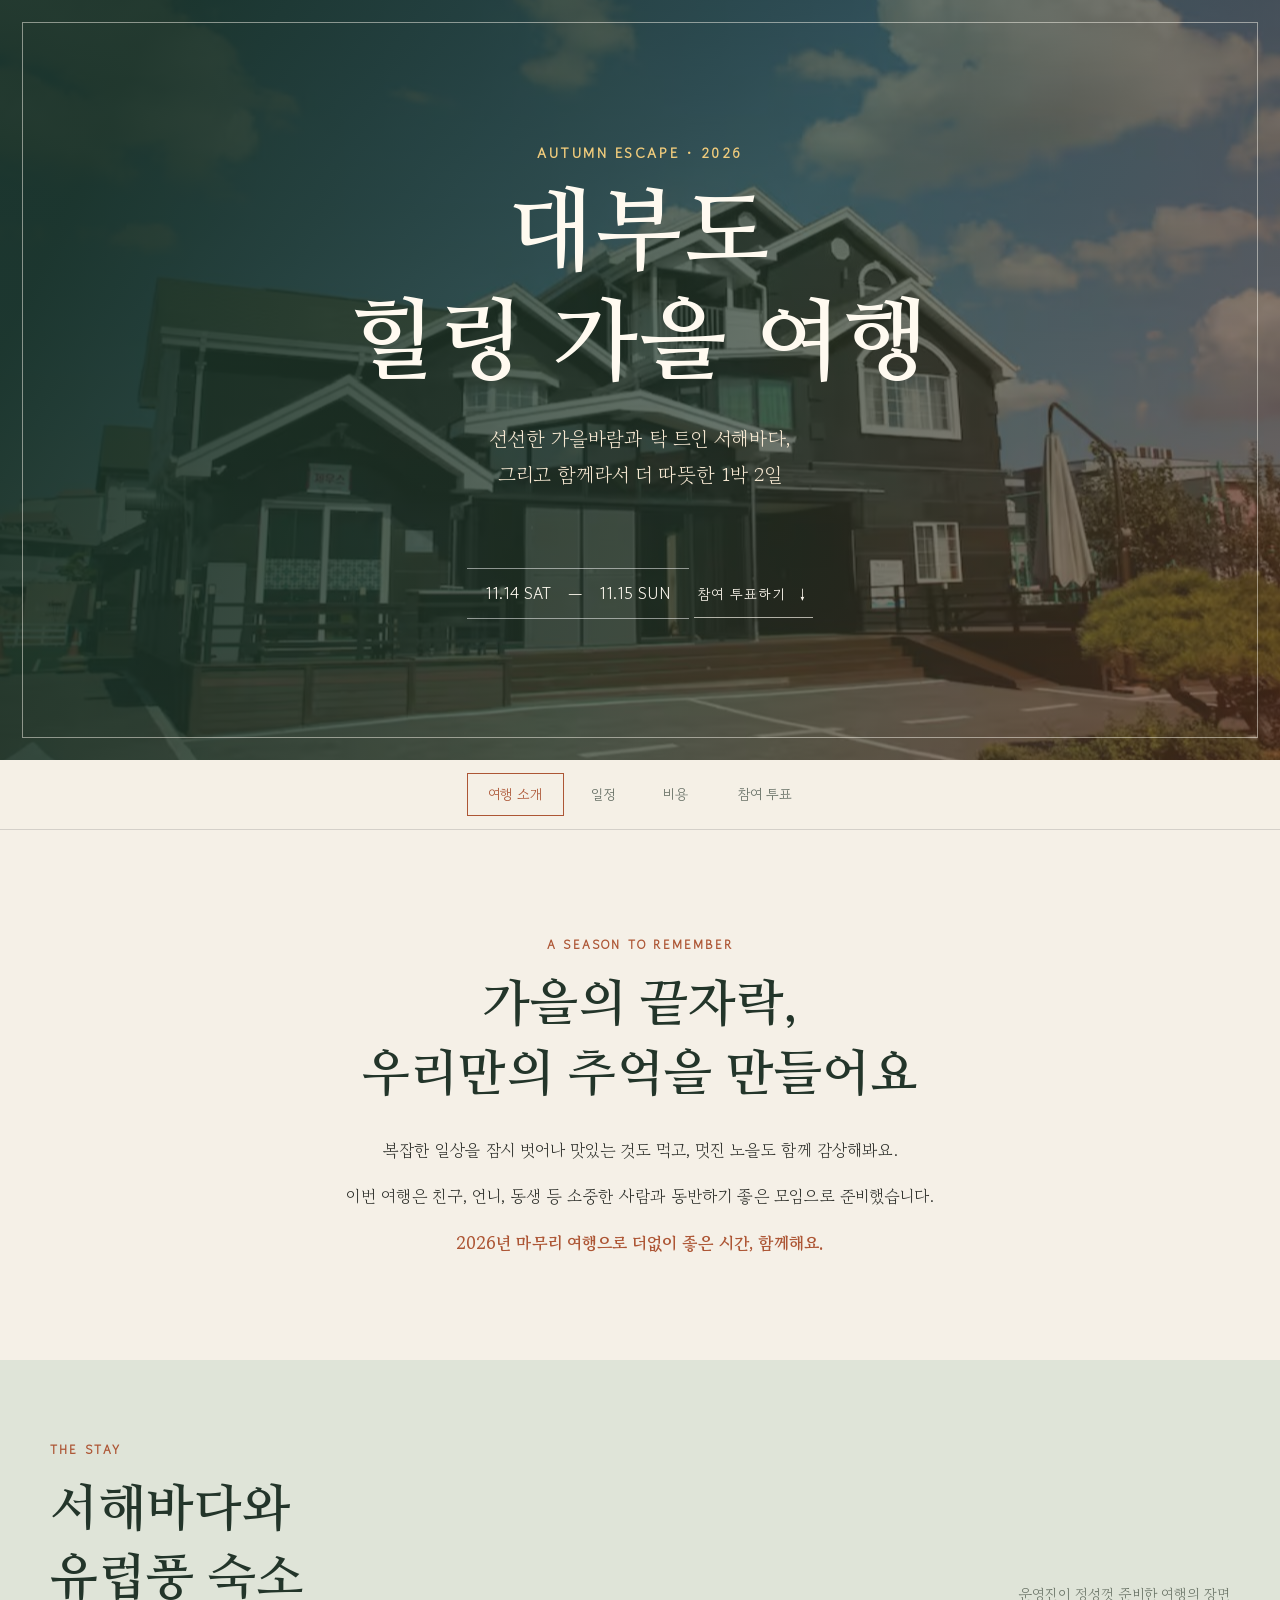
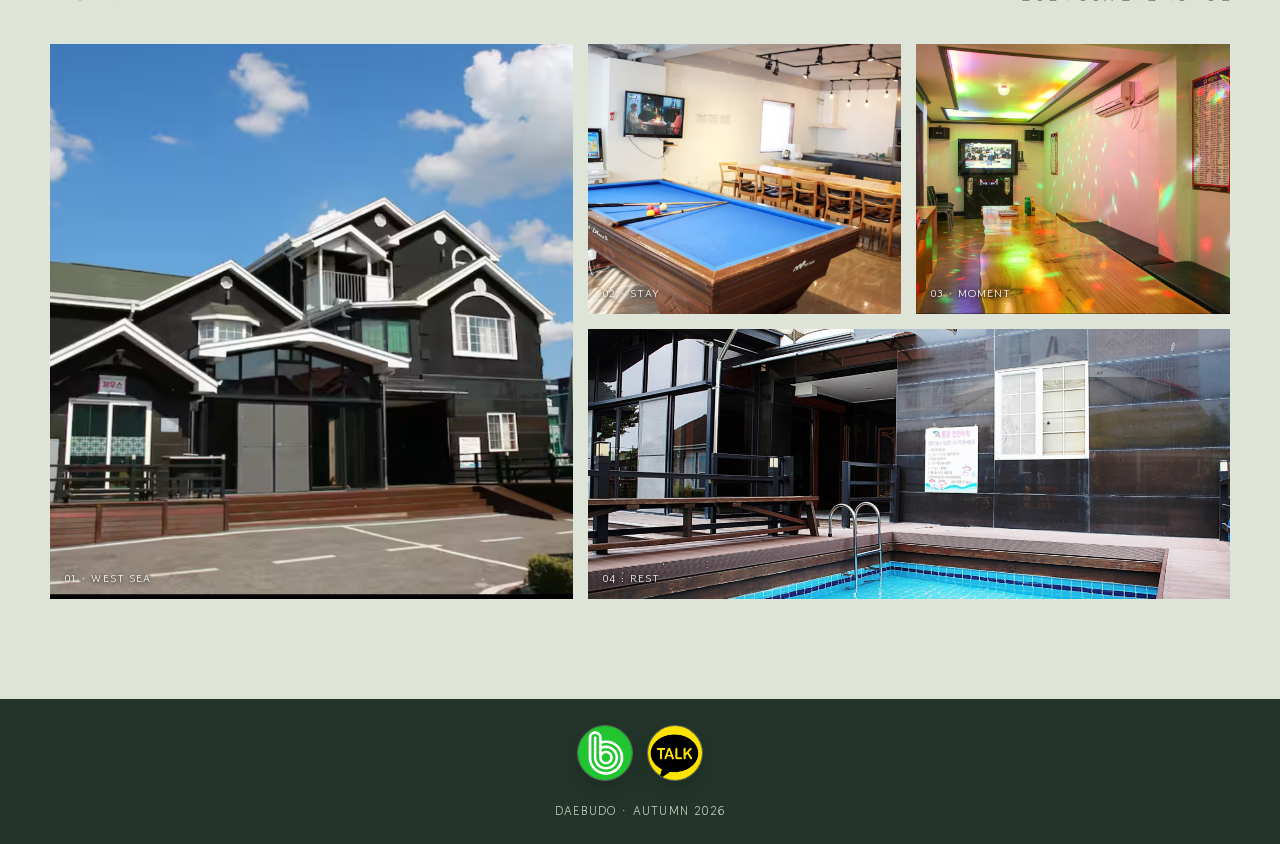
==== site/index.html @ 74be3eac "Initial commit" ====
<!doctype html>
<html lang="ko">
  <head>
    <meta charset="UTF-8" />
    <meta name="viewport" content="width=device-width, initial-scale=1.0" />
    <meta name="theme-color" content="#23352a" />
    <meta name="description" content="2026년 11월 대부도 힐링 가을 여행 공지 및 실시간 참여 투표" />
    <link rel="canonical" href="https://22sorin.github.io/travel-vote/" />
    <meta property="og:type" content="website" />
    <meta property="og:site_name" content="대부도 힐링 가을 여행" />
    <meta property="og:title" content="대부도 힐링 가을 여행" />
    <meta property="og:description" content="2026년 11월 14일(토) ~ 15일(일), 함께하는 서해바다 1박 2일 여행" />
    <meta property="og:url" content="https://22sorin.github.io/travel-vote/" />
    <meta property="og:image" content="https://22sorin.github.io/travel-vote/assets/daebudo-1.png" />
    <meta name="twitter:card" content="summary_large_image" />
    <meta name="twitter:title" content="대부도 힐링 가을 여행" />
    <meta name="twitter:description" content="2026년 11월 14일(토) ~ 15일(일), 함께하는 서해바다 1박 2일 여행" />
    <meta name="twitter:image" content="https://22sorin.github.io/travel-vote/assets/daebudo-1.png" />
    <title>대부도 힐링 가을 여행</title>
    <link rel="preconnect" href="https://fonts.googleapis.com" />
    <link rel="preconnect" href="https://fonts.gstatic.com" crossorigin />
    <link href="https://fonts.googleapis.com/css2?family=Gowun+Batang:wght@400;700&family=Gowun+Dodum&family=Nanum+Myeongjo:wght@400;700;800&family=Outfit:wght@500;600;700&display=swap" rel="stylesheet" />
    <link rel="stylesheet" href="./styles.css" />
  </head>
  <body>
    <header class="hero" id="top">
      <div class="hero-content">
        <p class="eyebrow light">AUTUMN ESCAPE · 2026</p>
        <h1>대부도<br />힐링 가을 여행</h1>
        <p class="hero-lead">선선한 가을바람과 탁 트인 서해바다,<br />그리고 함께라서 더 따뜻한 1박 2일</p>
        <div class="date-ribbon"><span>11.14 SAT</span><span aria-hidden="true">—</span><span>11.15 SUN</span></div>
        <button class="hero-cta tab-shortcut" type="button" data-panel="vote-panel">참여 투표하기 <span aria-hidden="true">↓</span></button>
      </div>
    </header>

    <nav class="tabs" role="tablist" aria-label="여행 안내 메뉴">
      <button class="tab" id="tab-intro" type="button" role="tab" aria-selected="true" aria-controls="intro-panel" data-panel="intro-panel">여행 소개</button>
      <button class="tab" id="tab-schedule" type="button" role="tab" aria-selected="false" aria-controls="schedule-panel" data-panel="schedule-panel">일정</button>
      <button class="tab" id="tab-cost" type="button" role="tab" aria-selected="false" aria-controls="cost-panel" data-panel="cost-panel">비용</button>
      <button class="tab vote-tab" id="tab-vote" type="button" role="tab" aria-selected="false" aria-controls="vote-panel" data-panel="vote-panel">참여 투표</button>
    </nav>

    <main>
      <div class="tab-panel" id="intro-panel" role="tabpanel" aria-labelledby="tab-intro">
      <section class="intro section" id="story" aria-labelledby="story-title">
        <p class="section-label">A SEASON TO REMEMBER</p>
        <h2 id="story-title">가을의 끝자락,<br />우리만의 추억을 만들어요</h2>
        <p>복잡한 일상을 잠시 벗어나 맛있는 것도 먹고, 멋진 노을도 함께 감상해봐요.</p>
        <p>이번 여행은 친구, 언니, 동생 등 소중한 사람과 동반하기 좋은 모임으로 준비했습니다.</p>
        <p class="emphasis">2026년 마무리 여행으로 더없이 좋은 시간, 함께해요.</p>
      </section>

      <section class="gallery-wrap" aria-labelledby="gallery-title">
        <div class="gallery-heading">
          <div><p class="section-label">THE STAY</p><h2 id="gallery-title">서해바다와<br />유럽풍 숙소</h2></div>
          <p class="gallery-note">운영진이 정성껏 준비한 여행의 장면</p>
        </div>
        <div class="gallery">
          <figure class="photo"><img src="./assets/daebudo-1.png" alt="대부도의 가을 풍경" /><figcaption>01 · WEST SEA</figcaption></figure>
          <figure class="photo"><img src="./assets/daebudo-2.png" alt="대부도 숙소 전경" /><figcaption>02 · STAY</figcaption></figure>
          <figure class="photo"><img src="./assets/daebudo-3.png" alt="여행지의 아름다운 모습" /><figcaption>03 · MOMENT</figcaption></figure>
          <figure class="photo"><img src="./assets/daebudo-4.png" alt="유럽풍 숙소의 모습" /><figcaption>04 · REST</figcaption></figure>
        </div>
      </section>

      </div>

      <section class="details section tab-panel" id="schedule-panel" role="tabpanel" aria-labelledby="tab-schedule" hidden>
        <div class="details-heading"><p class="section-label">PENSION ITINERARY</p><h2 id="schedule-title">펜션 일정</h2></div>
        <div class="schedule-list">
          <div class="schedule-item"><span>01</span><strong>🥩 토마호크 숯불구이 맛있게 먹기</strong></div>
          <div class="schedule-item"><span>02</span><strong>🍠 고구마도 함께 구워 먹기</strong></div>
          <div class="schedule-item"><span>03</span><strong>🎮 다 같이 게임하기*</strong></div>
          <div class="schedule-item"><span>04</span><strong>🏊‍♂️ 🎱 펜션 시설 충분히 즐기기</strong></div>
          <div class="schedule-item"><span>05</span><strong>☕ 다음 날 오전, 커피 한잔으로 여유롭게 마무리하기</strong></div>
        </div>
        <div class="notice">참석자들만을 위한 별도의 방을 만들어 위치 및 장소명을 안내드릴 예정입니다.</div>
      </section>

      <section class="cost-section tab-panel" id="cost-panel" role="tabpanel" aria-labelledby="tab-cost" hidden>
        <div class="details-heading"><p class="section-label">PARTICIPATION FEE</p><h2 id="cost-title">비용 관련</h2></div>
        <div class="cost-lead">
          <p><strong>회비 및 계좌번호</strong></p><p class="cost-amount">10만원</p>
          <p class="account-line">계좌번호: 카카오뱅크 ****-**-*******<br />(계좌번호는 밴드 및 카톡방 링크로 확인이 가능합니다.)</p>
          <p>닉네임 반드시 표시하여 입금<br />(혹시 못하시면 김24 일창 주세요)</p>
        </div>
        <div class="discount-list">
          <div class="discount-item"><h3>A그룹</h3><p>시디분 3만원 할인(검스) / 시디분 2만원 할인(검스 아닐 경우)</p></div>
          <div class="discount-item"><h3>B그룹</h3><p>검스 카톡방 분과 동승하여 승용차로 오시는 분: 1만원 할인 (중복 가능)</p></div>
          <div class="discount-item"><h3>C그룹</h3><p>시디친구 동반 할인 50%(게스트인 경우 5만원) + 검스 카톡방 A그룹 / B그룹 할인<br />친구분(5만원) + A그룹(7만원) = 12만원 / 2, 각자 6만원</p></div>
          <div class="discount-item"><h3>D그룹 (운영진)</h3><p>자동 1만원 할인</p></div>
          <div class="discount-item"><h3>E그룹</h3><p>고기 굽는 분 / 여행에서 운영자를 도와주시는 분들(리더 판단): 20~30% 할인 (후불제)</p></div>
        </div>
        <p class="caution"><strong>* 주의사항</strong><br />찬조 금액은 단돈 100원이라도 감사히 잘 쓰겠습니다.</p>
      </section>

      <section class="vote-section tab-panel" id="vote-panel" role="tabpanel" aria-labelledby="tab-vote" hidden>
        <div class="vote-heading"><p class="section-label">DAEBUDO TRIP · LIVE VOTE</p><h2 id="vote-section-title">대부도 여행, 함께할까요?</h2><p>참여 의사를 남기면 현황과 참여자 목록에 실시간으로 반영됩니다.</p></div>
        <div id="setup-note" class="setup-note" hidden role="alert">아직 연결 설정이 되지 않았습니다. <code>site/config.js</code>에 Supabase 프로젝트 정보를 넣은 뒤 다시 열어 주세요.</div>

        <section class="dashboard" aria-labelledby="results-title">
          <div class="section-heading"><div><p class="eyebrow">LIVE RESULTS</p><h3 id="results-title">실시간 참여 현황</h3></div><p id="connection-status" class="connection-status" aria-live="polite">연결 준비 중</p></div>
          <div class="result-layout">
            <div class="chart-card"><div id="donut" class="donut empty" style="--lover-angle: 0deg" role="img" aria-label="성별 분류 투표 비율 그래프"><div class="donut-center"><strong id="total-count">0</strong><span>전체 참여자</span></div></div><div class="legend" aria-label="그래프 범례"><div><span class="legend-dot lover-dot"></span><span>러버</span><strong id="lover-percent">0%</strong></div><div><span class="legend-dot other-dot"></span><span>CD · MTF · TG</span><strong id="other-percent">0%</strong></div></div></div>
            <div class="count-card"><div class="count-row lover-row"><span class="count-label"><i></i>러버</span><strong id="lover-count">0명</strong><span id="lover-ratio" class="ratio">0%</span></div><div class="bar-track" aria-hidden="true"><span id="lover-bar" class="lover-bar"></span></div><div class="count-row other-row"><span class="count-label"><i></i>CD · MTF · TG</span><strong id="other-count">0명</strong><span id="other-ratio" class="ratio">0%</span></div><div class="bar-track" aria-hidden="true"><span id="other-bar" class="other-bar"></span></div><p class="update-time" id="updated-at">아직 참여자가 없습니다</p></div>
          </div>
        </section>

        <div class="content-grid">
          <section class="panel vote-panel" aria-labelledby="vote-title">
            <p class="eyebrow">ADD YOUR VOTE</p><h3 id="vote-title">참여 의사 남기기</h3><p class="panel-intro">이름과 성별 분류는 참여자 목록에 공개됩니다.</p><p class="panel-intro highlight">여행 날짜는 2026년 11월 14일(토) ~ 15일(일)이며, 회비는 10만원입니다.</p>
            <form id="vote-form" novalidate>
              <label for="voter-name">이름</label><input id="voter-name" name="name" type="text" maxlength="40" autocomplete="name" placeholder="공개할 이름" required />
              <fieldset><legend>성별 분류</legend><div class="gender-options"><label><input type="radio" name="gender" value="lover" required /><span>러버</span></label><label><input type="radio" name="gender" value="cd" /><span>CD</span></label><label><input type="radio" name="gender" value="mtf" /><span>MTF</span></label><label><input type="radio" name="gender" value="tg" /><span>TG</span></label></div></fieldset>
              <label for="vote-password">내 투표 삭제용 비밀번호</label><input id="vote-password" name="password" type="password" minlength="4" maxlength="72" autocomplete="new-password" placeholder="4자 이상, 투표 후에도 기억해 주세요" required />
              <button class="primary-button" type="submit">참여 투표하기 <span aria-hidden="true">→</span></button><p id="vote-message" class="form-message" aria-live="polite"></p>
            </form>
          </section>
          <section class="panel people-panel" aria-labelledby="people-title">
            <div class="people-heading"><div><p class="eyebrow">WHO'S IN</p><h3 id="people-title">참여자</h3></div><span id="people-count" class="people-count">0명</span></div>
            <p class="panel-intro">방금 남겨진 이름과 분류가 실시간으로 표시됩니다.</p><ul id="participant-list" class="participant-list" aria-live="polite"></ul><p id="empty-participants" class="empty-state">첫 번째 여행 메이트가 되어 주세요.</p>
          </section>
        </div>

        <section class="manage-area" aria-label="투표 관리">
          <div id="own-vote-card" class="manage-card"><div><p class="eyebrow">MY VOTE</p><h3>내 투표 삭제</h3><p>투표할 때 사용한 이름과 비밀번호를 입력하면 본인 투표를 삭제할 수 있습니다.</p></div><form id="own-delete-form" class="inline-form"><label for="own-delete-name">투표한 이름</label><label for="own-delete-password">삭제용 비밀번호</label><input id="own-delete-name" type="text" maxlength="40" required autocomplete="name" /><input id="own-delete-password" type="password" minlength="4" maxlength="72" required autocomplete="current-password" /><button class="outline-button" type="submit">내 투표 삭제</button></form><p id="own-delete-message" class="form-message" aria-live="polite"></p></div>
          <section id="admin-console" class="admin-console" hidden aria-label="관리 도구"><p>참여자 카드에서 삭제 대상을 고른 뒤 마스터 비밀번호를 입력하세요.</p><form id="admin-delete-form" class="admin-form"><label for="admin-vote-id">삭제할 투표번호</label><input id="admin-vote-id" type="text" placeholder="참여자 목록에서 선택" required /><label for="admin-password">마스터 비밀번호</label><input id="admin-password" type="password" required autocomplete="current-password" /><button class="danger-button" type="submit">투표 삭제</button></form><p id="admin-message" class="form-message" aria-live="polite"></p></section>
        </section>
      </section>
    </main>

    <footer><div class="community-links" aria-label="커뮤니티 바로가기"><a class="community-link" href="https://band.us/@thegums" target="_blank" rel="noopener noreferrer" aria-label="BAND 모임 열기"><img src="./assets/band.png" alt="BAND" /></a><a class="community-link" href="https://open.kakao.com/o/gIXZodLi" target="_blank" rel="noopener noreferrer" aria-label="카카오톡 오픈채팅 열기"><img src="./assets/talk.png" alt="카카오톡" /></a></div><p>DAEBUDO · AUTUMN 2026</p></footer>
    <template id="participant-template"><li class="participant"><span class="person-badge" aria-hidden="true"></span><div class="person-copy"><strong></strong><span></span></div><button class="admin-pick" type="button" hidden>삭제</button></li></template>
    <script src="./config.js"></script>
    <script type="module" src="./app.js"></script>
  </body>
</html>
---- site/styles.css ----
:root {
  --forest: #23352a;
  --forest-dark: #17271e;
  --ink: #2e302b;
  --rust: #ad5635;
  --gold: #d5a451;
  --paper: #f5f0e7;
  --paper-deep: #e7e1d5;
  --sage: #dfe4d8;
  --line: rgba(46, 48, 43, .16);
  --white: #fffaf0;
  --blue: #3b6f9d;
  --blue-soft: #e5eef5;
  --pink: #b65d75;
  --pink-soft: #f8e8ed;
  --shadow: 0 18px 48px rgba(35, 53, 42, .12);
}

* { box-sizing: border-box; }
html { scroll-behavior: smooth; scroll-padding-top: 66px; }
body { margin: 0; color: var(--ink); background: var(--paper); font-family: "Gowun Batang", serif; line-height: 1.8; }
button, input { font: inherit; }
button { cursor: pointer; }
[hidden] { display: none !important; }
h1, h2, h3, p { margin-top: 0; }
h1, h2, h3 { font-family: "Nanum Myeongjo", serif; }

.hero { min-height: min(760px, 100vh); display: grid; place-items: center; padding: 48px 24px; position: relative; overflow: hidden; color: var(--white); background: linear-gradient(115deg, rgba(24, 48, 37, .94) 10%, rgba(37, 56, 43, .70) 55%, rgba(93, 52, 35, .62)), url("./assets/daebudo-1.png") center / cover; }
.hero::before { content: ""; position: absolute; inset: 22px; border: 1px solid rgba(255, 250, 240, .48); pointer-events: none; }
.hero-content { max-width: 920px; position: relative; text-align: center; animation: rise .9s ease both; }
.eyebrow, .section-label { margin-bottom: 14px; color: var(--rust); font-family: "Gowun Dodum", sans-serif; font-size: .76rem; font-weight: 700; letter-spacing: .18em; }
.eyebrow.light { color: #f1cc7c; font-size: .88rem; }
h1 { margin-bottom: 22px; font-size: clamp(2.8rem, 7vw, 6.3rem); line-height: 1.22; letter-spacing: .02em; }
.hero-lead { max-width: 650px; margin: 0 auto 34px; font-size: clamp(1rem, 2vw, 1.25rem); color: #f6e8d2; }
.date-ribbon { display: inline-flex; gap: 17px; align-items: center; padding: 10px 18px; border-top: 1px solid rgba(255, 255, 255, .5); border-bottom: 1px solid rgba(255, 255, 255, .5); font-family: "Gowun Dodum", sans-serif; font-size: 1rem; }
.hero-cta { display: inline-flex; align-items: center; gap: 10px; margin-top: 45px; padding: 10px 3px; border: 0; border-bottom: 1px solid rgba(255, 250, 240, .65); color: var(--white); background: transparent; font-family: "Gowun Dodum", sans-serif; font-size: .88rem; letter-spacing: .09em; transition: color .2s, transform .2s; }
.hero-cta:hover, .hero-cta:focus-visible { color: #f1cc7c; transform: translateY(-2px); outline: none; }

.tabs { position: sticky; top: 0; z-index: 10; display: flex; justify-content: center; gap: 6px; padding: 13px 16px; border-bottom: 1px solid var(--line); background: rgba(245, 240, 231, .96); backdrop-filter: blur(10px); }
.tabs button { padding: 8px 20px; border: 1px solid transparent; color: #687166; background: transparent; font-family: "Gowun Dodum", sans-serif; font-size: .88rem; transition: color .2s, border-color .2s, background .2s; }
.tabs button:hover, .tabs button:focus-visible, .tabs button[aria-selected="true"] { border-color: var(--rust); color: var(--rust); outline: none; }

.section { max-width: 920px; margin: 0 auto; padding: 105px 24px 86px; }
.intro { text-align: center; }
h2 { margin-bottom: 25px; color: var(--forest); font-size: clamp(1.9rem, 4vw, 3.1rem); line-height: 1.4; }
.intro > p:not(.section-label) { max-width: 700px; margin: 0 auto 16px; font-size: 1.05rem; }
.intro .emphasis { margin-top: 29px; color: var(--rust); font-weight: 700; font-size: 1.18rem; }

.gallery-wrap { padding: 80px 24px 100px; background: var(--sage); }
.gallery-heading { display: flex; justify-content: space-between; align-items: end; gap: 20px; width: min(1180px, 100%); margin: 0 auto 30px; }
.gallery-heading h2 { margin-bottom: 0; }
.gallery-note { margin: 0 0 8px; color: #667063; font-size: .9rem; }
.gallery { display: grid; grid-template-columns: 1.25fr .75fr .75fr; grid-template-rows: 270px 270px; gap: 15px; max-width: 1180px; margin: auto; }
.photo { position: relative; margin: 0; overflow: hidden; background: #c3cdbd; }
.photo:first-child { grid-row: span 2; }
.photo:nth-child(4) { grid-column: 2 / span 2; }
.photo img { display: block; width: 100%; height: 100%; object-fit: cover; transition: transform .6s ease; }
.photo:hover img { transform: scale(1.04); }
.photo figcaption { position: absolute; bottom: 11px; left: 15px; color: white; font-family: "Gowun Dodum", sans-serif; font-size: .68rem; letter-spacing: .1em; text-shadow: 0 1px 4px #000; }

.details-heading { max-width: 760px; margin: 0 auto 48px; text-align: center; }
.details-heading h2 { margin-bottom: 0; }
.schedule-list, .discount-list { max-width: 760px; margin: 0 auto; border-top: 1px solid var(--line); }
.schedule-item { display: flex; align-items: center; gap: 22px; padding: 22px 8px; border-bottom: 1px solid var(--line); font-family: "Nanum Myeongjo", serif; font-size: 1.15rem; }
.schedule-item span { min-width: 42px; color: var(--rust); font-family: "Gowun Dodum", sans-serif; font-size: .78rem; letter-spacing: .12em; }
.notice { max-width: 760px; margin: 38px auto 0; padding: 25px 28px; border-left: 4px solid var(--gold); background: var(--paper-deep); font-size: .94rem; }
.cost-section { padding: 95px 24px 100px; background: #eee9df; }
.cost-lead { max-width: 760px; margin: 0 auto 38px; padding: 28px 30px; border-left: 4px solid var(--gold); background: var(--paper); }
.cost-lead p { margin: 0 0 8px; }.cost-lead p:last-child { margin-bottom: 0; }
.cost-amount { color: var(--rust); font-family: "Nanum Myeongjo", serif; font-size: 2rem; font-weight: 800; }
.discount-item { padding: 24px 8px; border-bottom: 1px solid var(--line); }
.discount-item h3 { margin: 0 0 6px; color: var(--forest); font-size: 1.1rem; }.discount-item p { margin: 0; font-size: .96rem; }
.caution { max-width: 760px; margin: 38px auto 0; color: var(--rust); font-size: .94rem; }

.vote-section { padding: 105px max(24px, calc((100vw - 1120px) / 2)) 86px; background: #edf0e7; }
.vote-heading { max-width: 670px; margin: 0 auto 40px; text-align: center; }
.vote-heading h2 { margin-bottom: 14px; }.vote-heading > p:last-child { margin: 0; color: #5e685c; }
.setup-note { max-width: 760px; margin: 0 auto 22px; padding: 14px 17px; border: 1px solid #e8c778; border-radius: 12px; color: #775f22; background: #fff8e5; font-family: "Gowun Dodum", sans-serif; font-size: .88rem; }
.dashboard, .panel, .manage-card { border: 1px solid rgba(35, 53, 42, .15); border-radius: 18px; background: var(--white); box-shadow: var(--shadow); }
.dashboard { padding: 31px; }.section-heading, .people-heading { display: flex; align-items: start; justify-content: space-between; gap: 16px; }
.dashboard h3, .panel h3, .manage-card h3 { margin: 0; color: var(--forest); font-size: 1.45rem; line-height: 1.3; }
.connection-status { margin: 5px 0 0; color: #687166; font-family: "Gowun Dodum", sans-serif; font-size: .8rem; }.connection-status::before { content: ""; display: inline-block; width: 8px; height: 8px; margin-right: 7px; border-radius: 50%; background: #aab2bf; }.connection-status.connected::before { background: #3d9663; box-shadow: 0 0 0 4px #e4f6eb; }
.result-layout { display: grid; grid-template-columns: .95fr 1.05fr; gap: 52px; align-items: center; margin-top: 27px; }.chart-card { display: flex; flex-direction: column; align-items: center; }
.donut { --lover-angle: 0deg; position: relative; display: grid; width: 202px; height: 202px; place-items: center; border-radius: 50%; background: conic-gradient(var(--blue) 0deg var(--lover-angle), var(--pink) var(--lover-angle) 360deg); transition: background .45s ease; }.donut.empty { background: #e7e9e5; }.donut::after { content: ""; position: absolute; inset: 25px; border-radius: 50%; background: var(--white); }.donut-center { position: relative; z-index: 1; display: grid; text-align: center; }.donut-center strong { font: 700 2.3rem/1 "Outfit", sans-serif; letter-spacing: -.07em; }.donut-center span { margin-top: 6px; color: #687166; font-family: "Gowun Dodum", sans-serif; font-size: .76rem; }
.legend { display: flex; flex-wrap: wrap; justify-content: center; gap: 10px 23px; margin-top: 20px; font-family: "Gowun Dodum", sans-serif; font-size: .83rem; }.legend div { display: flex; align-items: center; gap: 6px; }.legend strong { font-family: "Outfit", sans-serif; }.legend-dot { width: 9px; height: 9px; border-radius: 50%; }.lover-dot { background: var(--blue); }.other-dot { background: var(--pink); }
.count-card { display: grid; gap: 10px; }.count-row { display: grid; grid-template-columns: 1fr auto auto; align-items: baseline; gap: 11px; margin-top: 6px; font-family: "Gowun Dodum", sans-serif; }.count-row strong { font: 600 1.2rem "Outfit", sans-serif; }.ratio, .update-time { color: #687166; font: .82rem "Outfit", sans-serif; }.count-label { display: inline-flex; align-items: center; gap: 7px; }.count-label i { width: 9px; height: 9px; border-radius: 50%; }.lover-row i { background: var(--blue); }.other-row i { background: var(--pink); }.bar-track { height: 10px; overflow: hidden; border-radius: 100px; background: #e9ebe6; }.bar-track span { display: block; width: 0; height: 100%; border-radius: inherit; transition: width .45s ease; }.lover-bar { background: var(--blue); }.other-bar { background: var(--pink); }.update-time { margin: 11px 0 0; }

.content-grid { display: grid; grid-template-columns: 1fr 1fr; gap: 22px; margin-top: 22px; }.panel { padding: 30px; }.panel-intro { margin: 8px 0 18px; color: #687166; font-family: "Gowun Dodum", sans-serif; font-size: .86rem; line-height: 1.65; }.panel-intro.highlight { padding-left: 11px; border-left: 3px solid var(--gold); color: var(--forest); }
form { display: grid; gap: 8px; } label, legend { font-family: "Gowun Dodum", sans-serif; font-size: .84rem; font-weight: 700; } input { width: 100%; min-width: 0; padding: 12px 13px; border: 1px solid #d1d8cf; border-radius: 10px; outline: none; color: var(--ink); background: #fff; transition: border-color .15s, box-shadow .15s; } input:focus { border-color: var(--forest); box-shadow: 0 0 0 4px #e4ece3; } fieldset { margin: 11px 0 4px; padding: 0; border: 0; } legend { margin-bottom: 10px; }.gender-options { display: grid; grid-template-columns: repeat(4, 1fr); gap: 7px; }.gender-options label { position: relative; }.gender-options input { position: absolute; opacity: 0; }.gender-options span { display: block; padding: 10px 5px; border: 1px solid #d1d8cf; border-radius: 10px; color: #687166; text-align: center; font-family: "Gowun Dodum", sans-serif; font-weight: 600; transition: .15s; }.gender-options input:checked + span { border-color: var(--forest); color: var(--forest); background: #e4ece3; box-shadow: inset 0 0 0 1px var(--forest); }
.primary-button, .outline-button, .danger-button { min-height: 46px; border-radius: 11px; font-family: "Gowun Dodum", sans-serif; font-weight: 700; }.primary-button { margin-top: 5px; border: 0; color: var(--white); background: var(--forest); }.primary-button:hover { background: #385442; }.primary-button:disabled, .outline-button:disabled, .danger-button:disabled { cursor: wait; opacity: .55; }.primary-button span { margin-left: 8px; }.form-message { min-height: 18px; margin: 3px 0 0; color: #687166; font-family: "Gowun Dodum", sans-serif; font-size: .78rem; line-height: 1.45; }.form-message.error { color: #b13f55; }.form-message.success { color: #23824d; }
.people-count { padding: 6px 10px; border-radius: 99px; color: var(--forest); background: #e4ece3; font: 600 .85rem "Outfit", sans-serif; }.participant-list { display: grid; gap: 8px; max-height: 418px; margin: 0; padding: 0; overflow-y: auto; list-style: none; }.participant { display: grid; grid-template-columns: auto 1fr auto; align-items: center; gap: 10px; padding: 10px; border: 1px solid #e5e8e2; border-radius: 12px; }.person-badge { width: 29px; height: 29px; border-radius: 50%; background: var(--blue-soft); }.person-copy { display: grid; min-width: 0; gap: 2px; }.person-copy strong { overflow: hidden; font-family: "Gowun Dodum", sans-serif; font-size: .9rem; text-overflow: ellipsis; white-space: nowrap; }.person-copy span { color: #687166; font-family: "Gowun Dodum", sans-serif; font-size: .71rem; }.admin-pick { padding: 5px 7px; border: 1px solid #e7c3ce; border-radius: 7px; color: #a93960; background: #fff7fa; font-family: "Gowun Dodum", sans-serif; font-size: .68rem; }.empty-state { margin: 32px 0; color: #687166; font-family: "Gowun Dodum", sans-serif; text-align: center; font-size: .86rem; }
.manage-area { margin-top: 22px; }.manage-card { display: grid; grid-template-columns: 1fr 1.25fr; gap: 28px; align-items: end; padding: 27px 30px; }.manage-card h3 { font-size: 1.26rem; }.manage-card p:not(.eyebrow) { margin: 7px 0 0; color: #687166; font-family: "Gowun Dodum", sans-serif; font-size: .8rem; line-height: 1.55; }.inline-form { grid-template-columns: repeat(2, minmax(0, 1fr)); align-items: end; }.inline-form button, .inline-form .form-message { grid-column: 1 / -1; }.outline-button { padding: 0 15px; border: 1px solid var(--forest); color: var(--forest); background: white; }.outline-button:hover { background: #f1f5ef; }.admin-console { margin-top: 15px; padding: 21px 22px 22px; border: 1px dashed #e6c0cd; border-radius: 16px; color: #773a50; background: #fff9fb; }.admin-console > p { margin: 0 0 15px; font-family: "Gowun Dodum", sans-serif; font-size: .8rem; }.admin-form { display: grid; grid-template-columns: 1fr 1fr auto; align-items: end; }.admin-form label { grid-row: 1; }.admin-form input, .admin-form button { grid-row: 2; }.danger-button { padding: 0 17px; border: 0; color: white; background: #bd496b; }.danger-button:hover { background: #9e3457; }

footer { padding: 26px 25px 22px; color: #cbd4c5; background: var(--forest); text-align: center; font-family: "Gowun Dodum", sans-serif; font-size: .75rem; letter-spacing: .1em; }.community-links { display: flex; justify-content: center; gap: 14px; margin: 0 0 19px; }.community-link { display: block; overflow: hidden; border: 1px solid rgba(255, 250, 240, .28); border-radius: 50%; line-height: 0; box-shadow: 0 8px 18px rgba(0, 0, 0, .17); transition: transform .15s ease, box-shadow .15s ease; }.community-link:hover, .community-link:focus-visible { transform: translateY(-2px); box-shadow: 0 12px 24px rgba(0, 0, 0, .25); outline: none; }.community-link img { display: block; width: 54px; height: 54px; object-fit: cover; } footer p { margin: 0; }
@keyframes rise { from { opacity: 0; transform: translateY(18px); } to { opacity: 1; transform: translateY(0); } }
@media (max-width: 760px) { .hero { min-height: 88vh; padding: 30px 16px; }.hero::before { inset: 12px; }.date-ribbon { gap: 9px; font-size: .86rem; }.tabs { gap: 1px; padding-right: 8px; padding-left: 8px; }.tabs button { flex: 1; padding: 8px 3px; font-size: .76rem; text-align: center; }.section { padding: 75px 20px 70px; }.gallery-wrap { padding: 65px 16px 75px; }.gallery-heading { display: block; }.gallery-note { margin-top: 4px; }.gallery { grid-template-columns: 1fr 1fr; grid-template-rows: 240px 150px 150px; gap: 9px; }.photo:first-child { grid-row: span 1; grid-column: span 2; }.photo:nth-child(4) { grid-column: span 2; }.schedule-item { gap: 10px; padding: 18px 2px; font-size: .98rem; }.notice, .cost-lead { padding: 20px; }.cost-section { padding: 75px 20px; }.vote-section { padding: 75px 16px 64px; }.dashboard, .panel { padding: 23px; }.result-layout, .content-grid, .manage-card { grid-template-columns: 1fr; gap: 28px; }.count-card { width: 100%; max-width: 450px; margin: 0 auto; }.manage-card { align-items: stretch; }.inline-form, .admin-form { grid-template-columns: 1fr; }.admin-form label, .admin-form input, .admin-form button { grid-row: auto; }.participant-list { max-height: 340px; } }
@media (max-width: 420px) { .vote-section { padding-right: 11px; padding-left: 11px; }.dashboard, .panel { padding: 20px; }.section-heading { display: block; }.connection-status { margin-top: 13px; }.gender-options { gap: 4px; }.gender-options span { font-size: .74rem; }.donut { width: 180px; height: 180px; }.donut::after { inset: 22px; } }
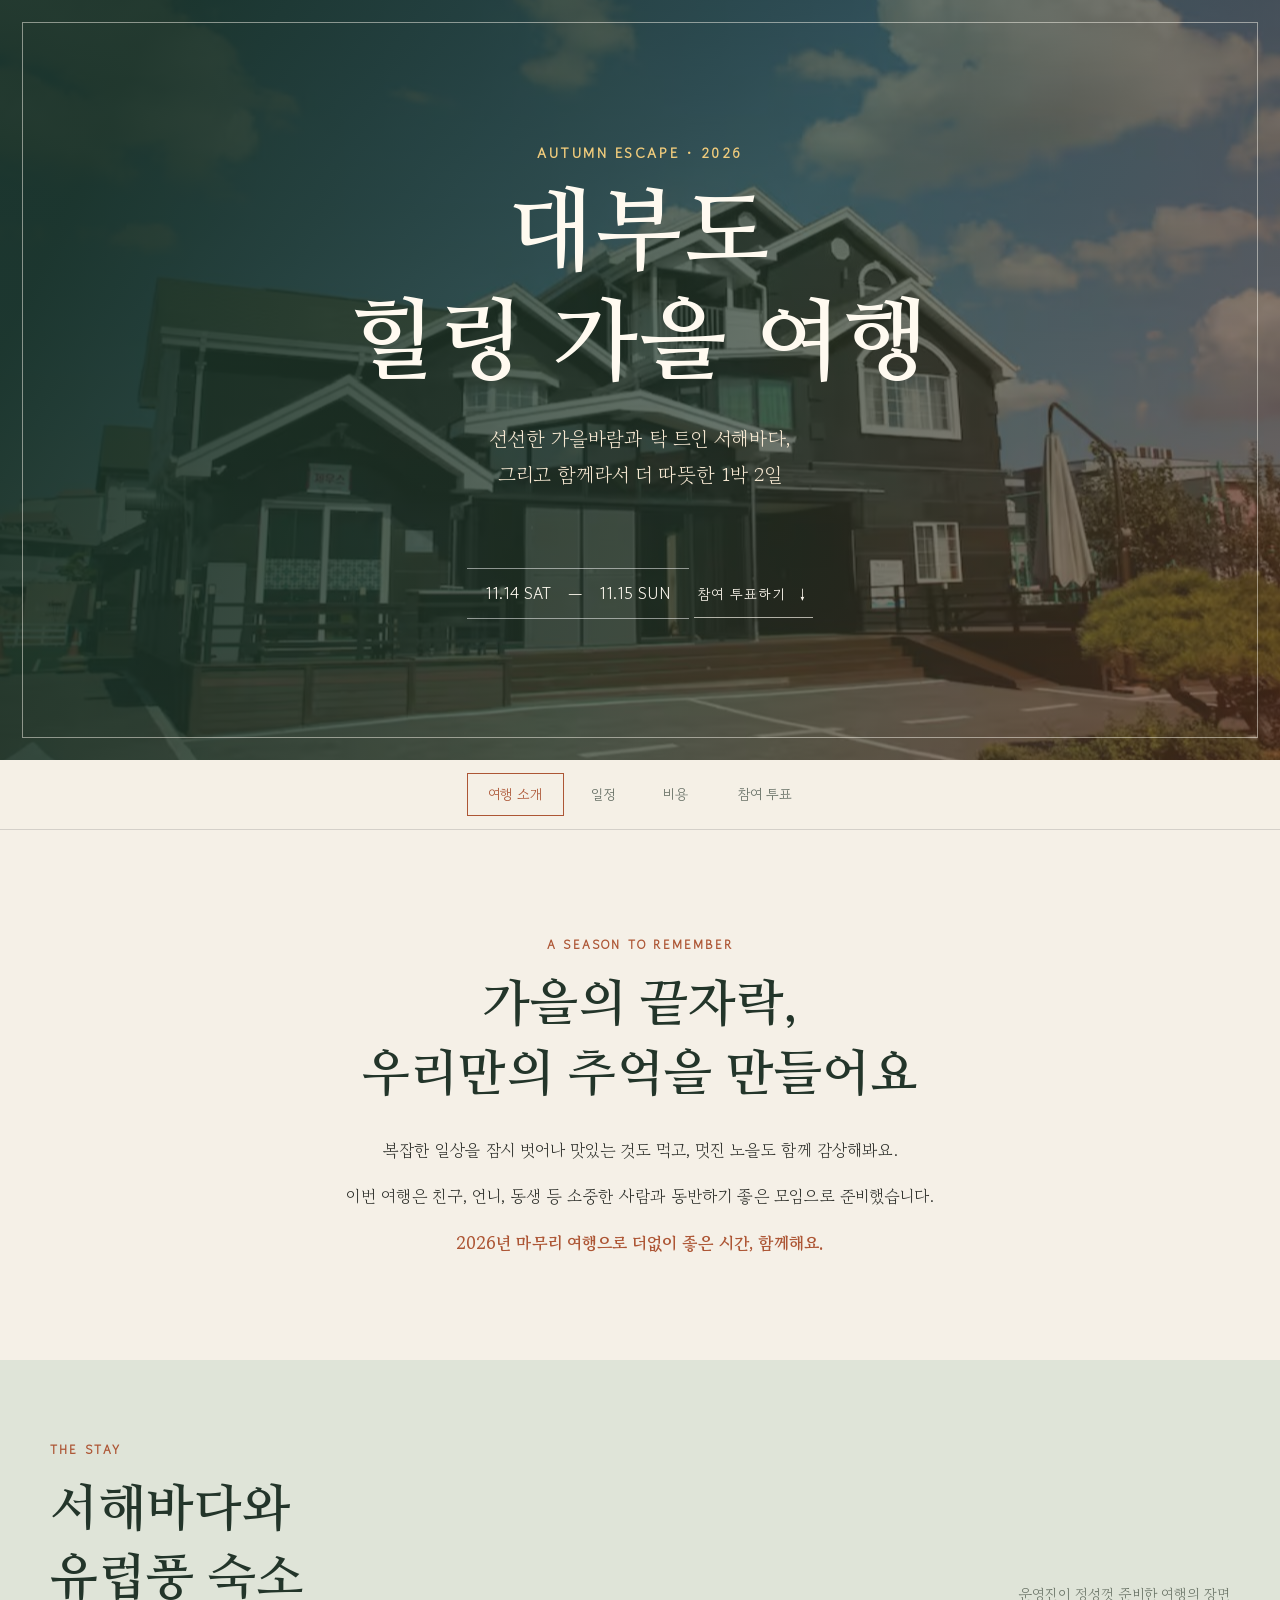
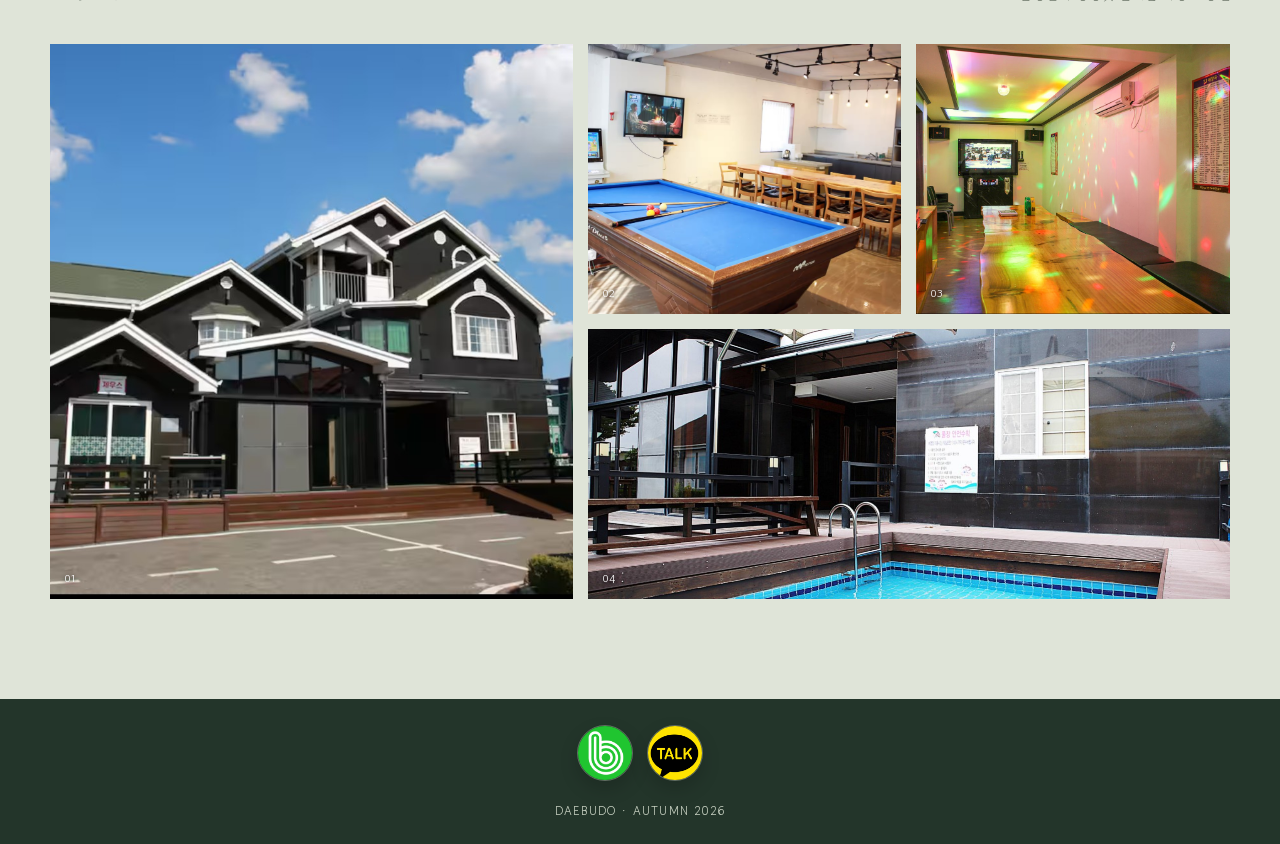
==== commit 0958306c: "Update index.html" ====
--- a/site/index.html
+++ b/site/index.html
@@ -5,17 +5,19 @@
     <meta name="viewport" content="width=device-width, initial-scale=1.0" />
     <meta name="theme-color" content="#23352a" />
     <meta name="description" content="2026년 11월 대부도 힐링 가을 여행 공지 및 실시간 참여 투표" />
-    <link rel="canonical" href="https://22sorin.github.io/travel-vote/" />
+    <link rel="canonical" href="https://22sorin.github.io/travel-vote---copy/site/" />
     <meta property="og:type" content="website" />
     <meta property="og:site_name" content="대부도 힐링 가을 여행" />
     <meta property="og:title" content="대부도 힐링 가을 여행" />
     <meta property="og:description" content="2026년 11월 14일(토) ~ 15일(일), 함께하는 서해바다 1박 2일 여행" />
-    <meta property="og:url" content="https://22sorin.github.io/travel-vote/" />
-    <meta property="og:image" content="https://22sorin.github.io/travel-vote/assets/daebudo-1.png" />
+    <meta property="og:url" content="https://22sorin.github.io/travel-vote---copy/site/" />
+    <meta property="og:image" content="https://22sorin.github.io/travel-vote---copy/site/assets/link-preview.png" />
+    <meta property="og:image:alt" content="더검스 시즌2 대부도 힐링 가을 여행" />
     <meta name="twitter:card" content="summary_large_image" />
     <meta name="twitter:title" content="대부도 힐링 가을 여행" />
     <meta name="twitter:description" content="2026년 11월 14일(토) ~ 15일(일), 함께하는 서해바다 1박 2일 여행" />
-    <meta name="twitter:image" content="https://22sorin.github.io/travel-vote/assets/daebudo-1.png" />
+    <meta name="twitter:image" content="https://22sorin.github.io/travel-vote---copy/site/assets/link-preview.png" />
+    <meta name="twitter:image:alt" content="더검스 시즌2 대부도 힐링 가을 여행" />
     <title>대부도 힐링 가을 여행</title>
     <link rel="preconnect" href="https://fonts.googleapis.com" />
     <link rel="preconnect" href="https://fonts.gstatic.com" crossorigin />
@@ -56,10 +58,10 @@
           <p class="gallery-note">운영진이 정성껏 준비한 여행의 장면</p>
         </div>
         <div class="gallery">
-          <figure class="photo"><img src="./assets/daebudo-1.png" alt="대부도의 가을 풍경" /><figcaption>01 · WEST SEA</figcaption></figure>
-          <figure class="photo"><img src="./assets/daebudo-2.png" alt="대부도 숙소 전경" /><figcaption>02 · STAY</figcaption></figure>
-          <figure class="photo"><img src="./assets/daebudo-3.png" alt="여행지의 아름다운 모습" /><figcaption>03 · MOMENT</figcaption></figure>
-          <figure class="photo"><img src="./assets/daebudo-4.png" alt="유럽풍 숙소의 모습" /><figcaption>04 · REST</figcaption></figure>
+          <figure class="photo"><img src="./assets/daebudo-1.png" alt="대부도의 가을 풍경" /><figcaption>01</figcaption></figure>
+          <figure class="photo"><img src="./assets/daebudo-2.png" alt="대부도 숙소 전경" /><figcaption>02</figcaption></figure>
+          <figure class="photo"><img src="./assets/daebudo-3.png" alt="여행지의 아름다운 모습" /><figcaption>03</figcaption></figure>
+          <figure class="photo"><img src="./assets/daebudo-4.png" alt="유럽풍 숙소의 모습" /><figcaption>04</figcaption></figure>
         </div>
       </section>
 
@@ -81,7 +83,8 @@
         <div class="details-heading"><p class="section-label">PARTICIPATION FEE</p><h2 id="cost-title">비용 관련</h2></div>
         <div class="cost-lead">
           <p><strong>회비 및 계좌번호</strong></p><p class="cost-amount">10만원</p>
-          <p class="account-line">계좌번호: 카카오뱅크 ****-**-*******<br />(계좌번호는 밴드 및 카톡방 링크로 확인이 가능합니다.)</p>
+          <div class="account-copy-row"><p class="account-line">계좌번호: 카카오뱅크 3333-36-7183445<br /><span>(예금주 : ㄱㅁㅅ)</span></p><button id="account-copy-button" class="account-copy-button" type="button" data-copy-value="3333367183445">복사</button></div>
+          <p id="account-copy-message" class="account-copy-message" aria-live="polite"></p>
           <p>닉네임 반드시 표시하여 입금<br />(혹시 못하시면 김24 일창 주세요)</p>
         </div>
         <div class="discount-list">
--- a/site/styles.css
+++ b/site/styles.css
@@ -68,6 +68,7 @@
 .cost-lead { max-width: 760px; margin: 0 auto 38px; padding: 28px 30px; border-left: 4px solid var(--gold); background: var(--paper); }
 .cost-lead p { margin: 0 0 8px; }.cost-lead p:last-child { margin-bottom: 0; }
 .cost-amount { color: var(--rust); font-family: "Nanum Myeongjo", serif; font-size: 2rem; font-weight: 800; }
+.account-copy-row { display: flex; align-items: center; gap: 14px; margin: 12px 0 2px; }.account-copy-row .account-line { margin: 0; line-height: 1.7; }.account-line span { color: #687166; font-size: .9rem; }.account-copy-button { flex: 0 0 auto; min-height: 38px; padding: 0 15px; border: 1px solid var(--forest); border-radius: 9px; color: var(--forest); background: transparent; font-family: "Gowun Dodum", sans-serif; font-weight: 700; cursor: pointer; transition: color .15s, background .15s; }.account-copy-button:hover, .account-copy-button:focus-visible { color: white; background: var(--forest); outline: none; }.account-copy-message { min-height: 18px; margin: 0 0 8px !important; color: #23824d; font-family: "Gowun Dodum", sans-serif; font-size: .78rem; }
 .discount-item { padding: 24px 8px; border-bottom: 1px solid var(--line); }
 .discount-item h3 { margin: 0 0 6px; color: var(--forest); font-size: 1.1rem; }.discount-item p { margin: 0; font-size: .96rem; }
 .caution { max-width: 760px; margin: 38px auto 0; color: var(--rust); font-size: .94rem; }
@@ -93,5 +94,5 @@
 
 footer { padding: 26px 25px 22px; color: #cbd4c5; background: var(--forest); text-align: center; font-family: "Gowun Dodum", sans-serif; font-size: .75rem; letter-spacing: .1em; }.community-links { display: flex; justify-content: center; gap: 14px; margin: 0 0 19px; }.community-link { display: block; overflow: hidden; border: 1px solid rgba(255, 250, 240, .28); border-radius: 50%; line-height: 0; box-shadow: 0 8px 18px rgba(0, 0, 0, .17); transition: transform .15s ease, box-shadow .15s ease; }.community-link:hover, .community-link:focus-visible { transform: translateY(-2px); box-shadow: 0 12px 24px rgba(0, 0, 0, .25); outline: none; }.community-link img { display: block; width: 54px; height: 54px; object-fit: cover; } footer p { margin: 0; }
 @keyframes rise { from { opacity: 0; transform: translateY(18px); } to { opacity: 1; transform: translateY(0); } }
-@media (max-width: 760px) { .hero { min-height: 88vh; padding: 30px 16px; }.hero::before { inset: 12px; }.date-ribbon { gap: 9px; font-size: .86rem; }.tabs { gap: 1px; padding-right: 8px; padding-left: 8px; }.tabs button { flex: 1; padding: 8px 3px; font-size: .76rem; text-align: center; }.section { padding: 75px 20px 70px; }.gallery-wrap { padding: 65px 16px 75px; }.gallery-heading { display: block; }.gallery-note { margin-top: 4px; }.gallery { grid-template-columns: 1fr 1fr; grid-template-rows: 240px 150px 150px; gap: 9px; }.photo:first-child { grid-row: span 1; grid-column: span 2; }.photo:nth-child(4) { grid-column: span 2; }.schedule-item { gap: 10px; padding: 18px 2px; font-size: .98rem; }.notice, .cost-lead { padding: 20px; }.cost-section { padding: 75px 20px; }.vote-section { padding: 75px 16px 64px; }.dashboard, .panel { padding: 23px; }.result-layout, .content-grid, .manage-card { grid-template-columns: 1fr; gap: 28px; }.count-card { width: 100%; max-width: 450px; margin: 0 auto; }.manage-card { align-items: stretch; }.inline-form, .admin-form { grid-template-columns: 1fr; }.admin-form label, .admin-form input, .admin-form button { grid-row: auto; }.participant-list { max-height: 340px; } }
+@media (max-width: 760px) { .hero { min-height: 88vh; padding: 30px 16px; }.hero::before { inset: 12px; }.date-ribbon { gap: 9px; font-size: .86rem; }.tabs { gap: 1px; padding-right: 8px; padding-left: 8px; }.tabs button { flex: 1; padding: 8px 3px; font-size: .76rem; text-align: center; }.section { padding: 75px 20px 70px; }.gallery-wrap { padding: 65px 16px 75px; }.gallery-heading { display: block; }.gallery-note { margin-top: 4px; }.gallery { grid-template-columns: 1fr 1fr; grid-template-rows: 240px 150px 150px; gap: 9px; }.photo:first-child { grid-row: span 1; grid-column: span 2; }.photo:nth-child(4) { grid-column: span 2; }.schedule-item { gap: 10px; padding: 18px 2px; font-size: .98rem; }.notice, .cost-lead { padding: 20px; }.cost-section { padding: 75px 20px; }.vote-section { padding: 75px 16px 64px; }.dashboard, .panel { padding: 23px; }.result-layout, .content-grid, .manage-card { grid-template-columns: 1fr; gap: 28px; }.count-card { width: 100%; max-width: 450px; margin: 0 auto; }.manage-card { align-items: stretch; }.inline-form, .admin-form { grid-template-columns: 1fr; }.admin-form label, .admin-form input, .admin-form button { grid-row: auto; }.participant-list { max-height: 340px; }.account-copy-row { align-items: flex-start; gap: 10px; }.account-copy-button { margin-top: 2px; } }
 @media (max-width: 420px) { .vote-section { padding-right: 11px; padding-left: 11px; }.dashboard, .panel { padding: 20px; }.section-heading { display: block; }.connection-status { margin-top: 13px; }.gender-options { gap: 4px; }.gender-options span { font-size: .74rem; }.donut { width: 180px; height: 180px; }.donut::after { inset: 22px; } }
